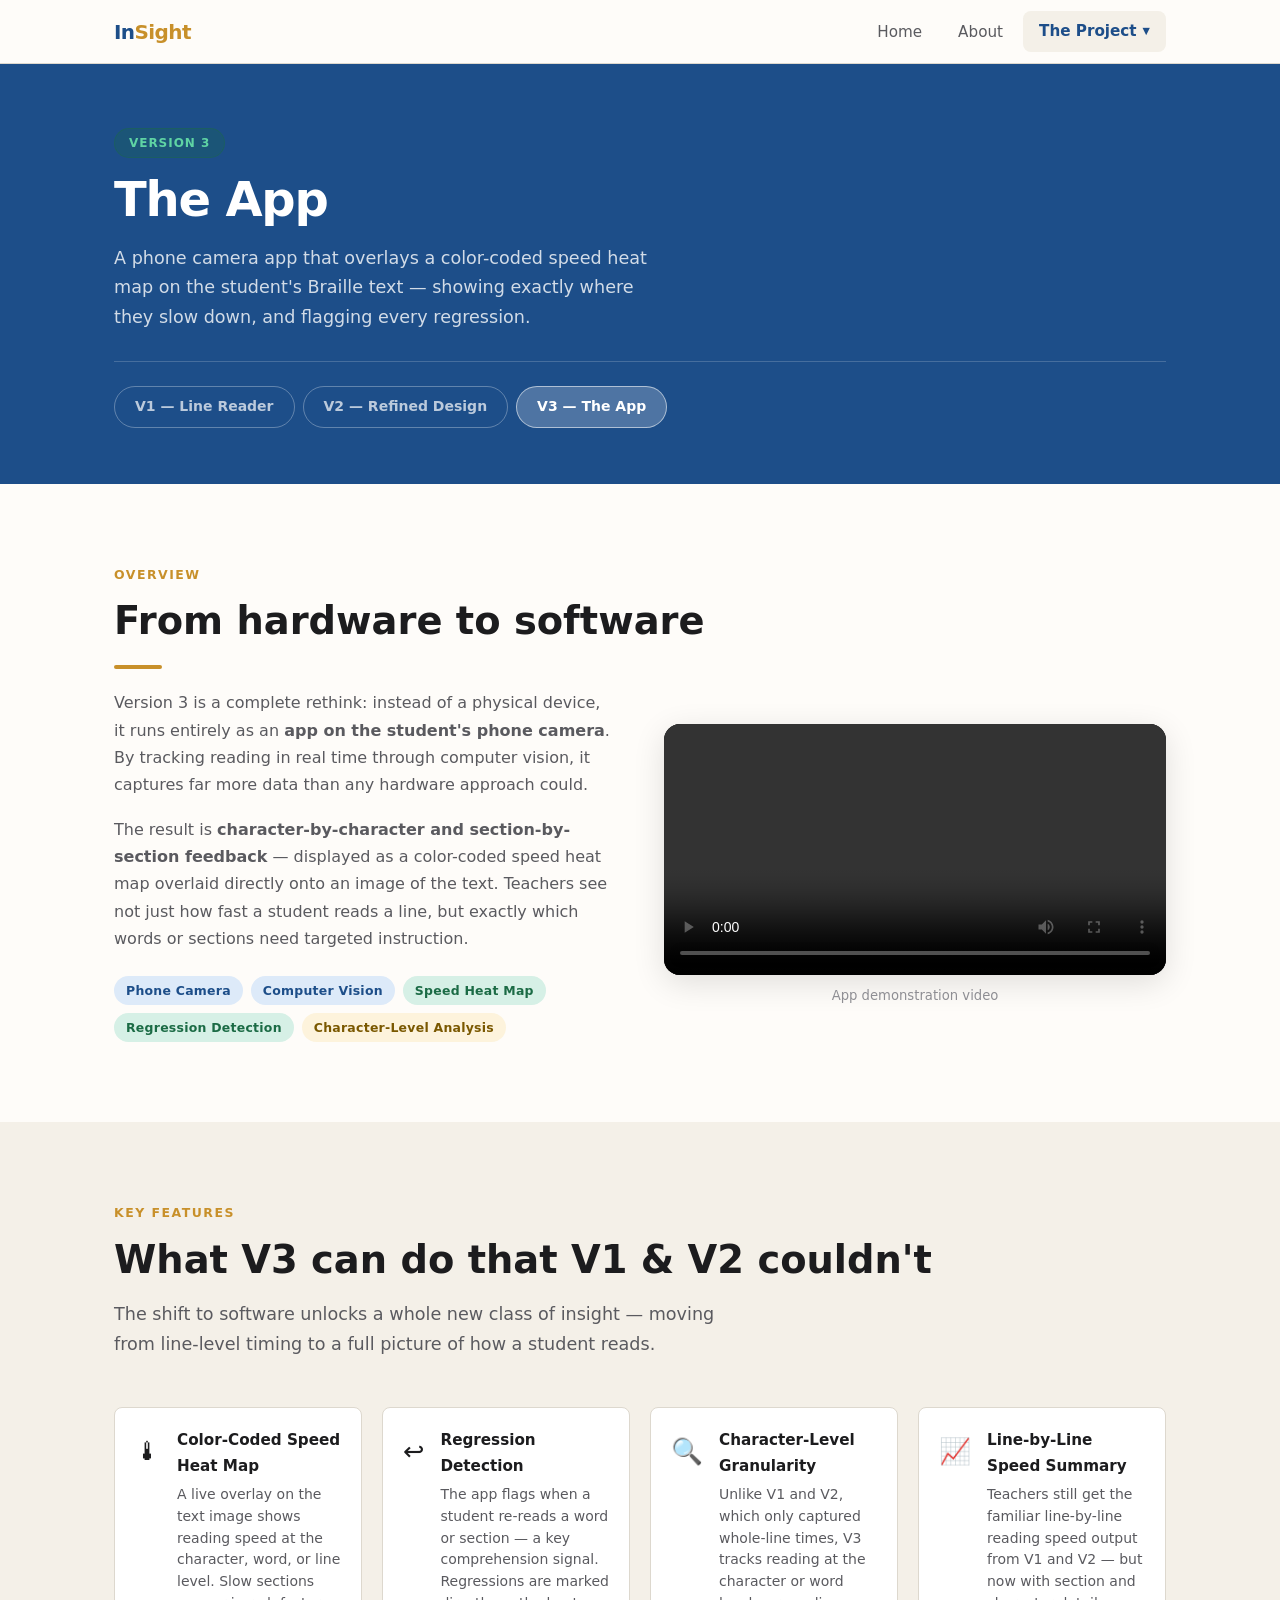
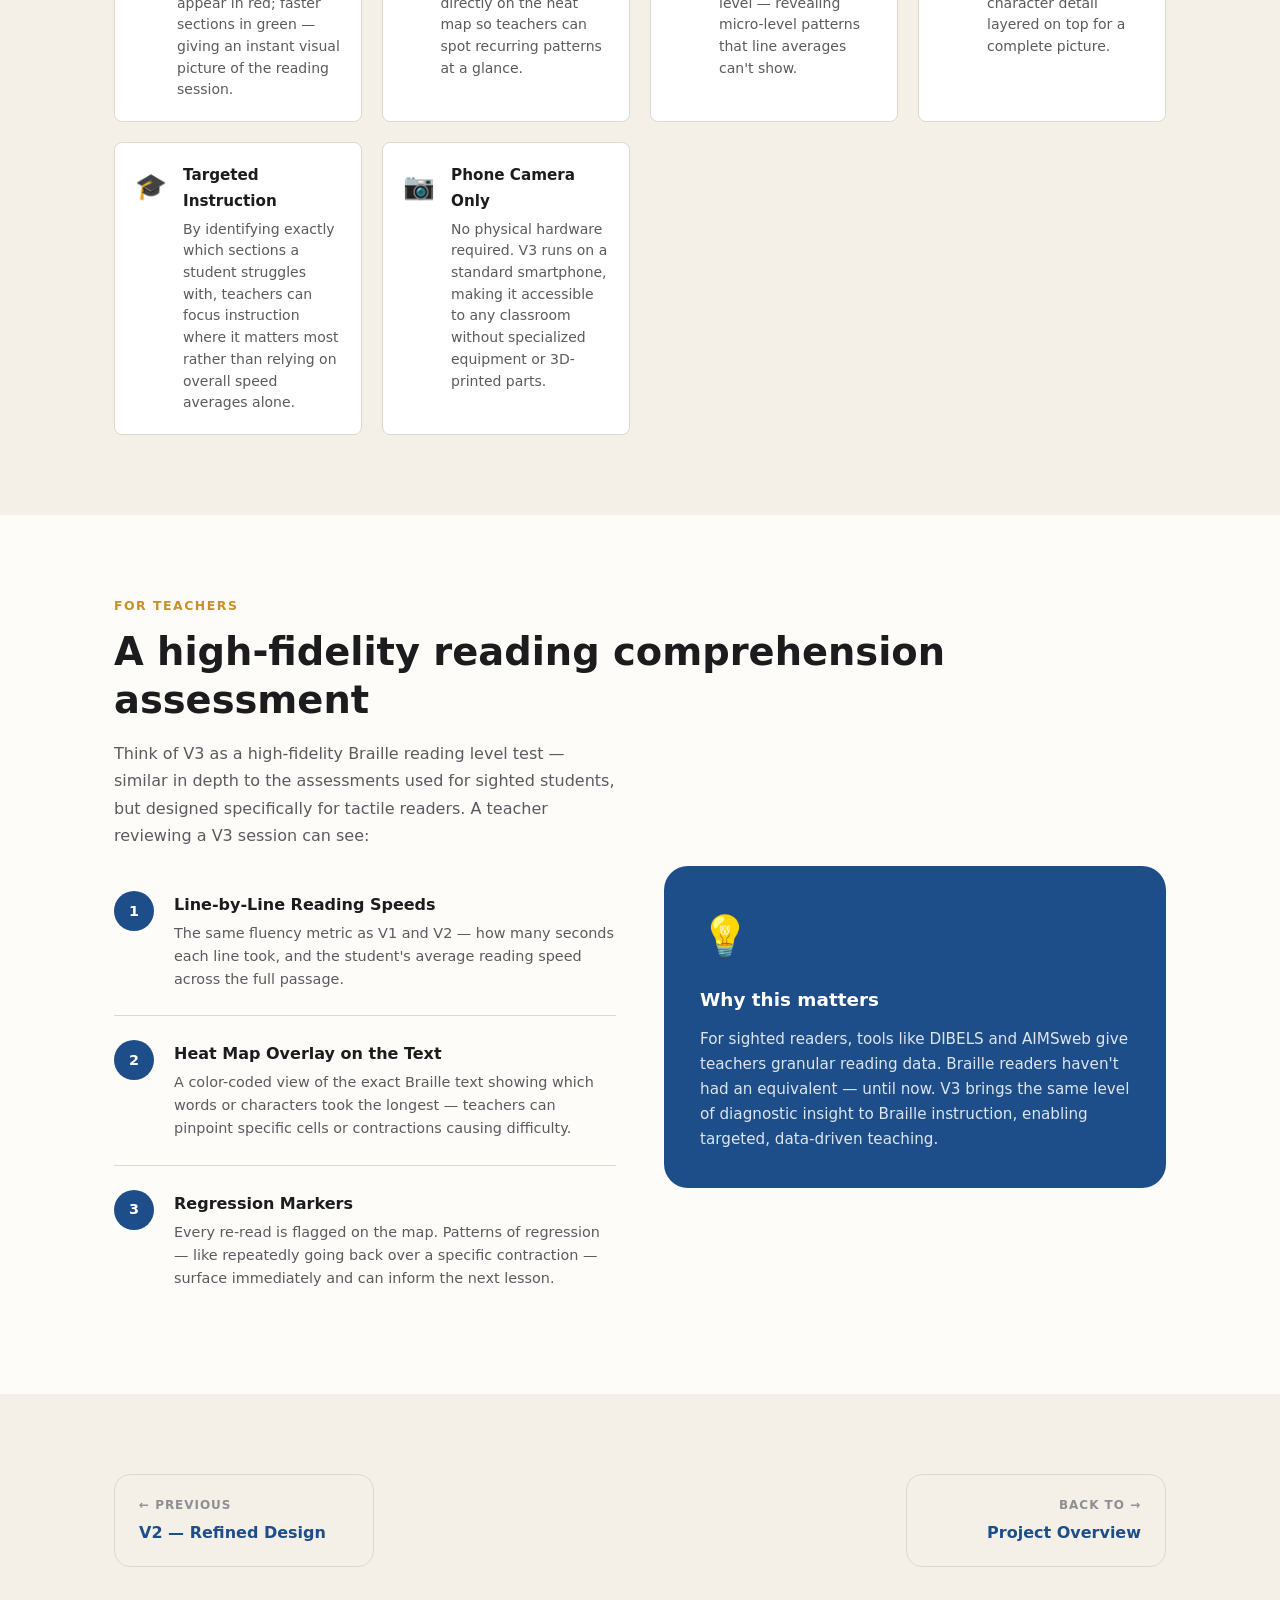
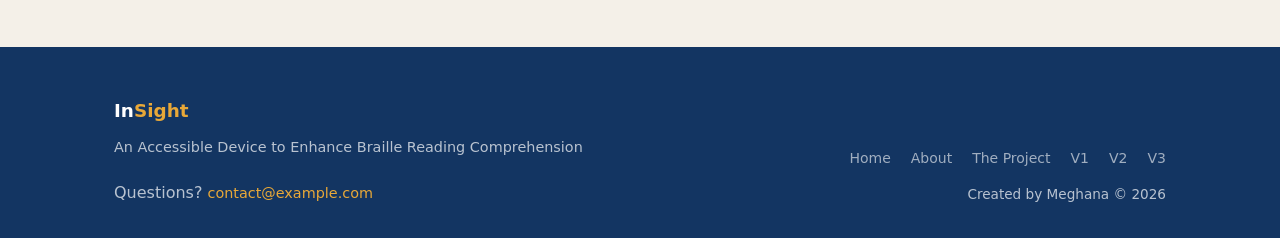
==== v3.html @ 89184428 "initial commit" ====
<!DOCTYPE html>
<html lang="en">
<head>
  <meta charset="UTF-8" />
  <meta name="viewport" content="width=device-width, initial-scale=1.0" />
  <title>Version 3: InSight App</title>
  <meta name="description" content="InSight V3 — a phone camera app with a color-coded speed heat map, regression detection, and character-level Braille reading analysis." />
  <link rel="stylesheet" href="styles.css" />
  <style>
    .reveal {
      opacity: 0;
      transform: translateY(24px);
      transition: opacity 0.55s ease, transform 0.55s ease;
    }
    .reveal.visible {
      opacity: 1;
      transform: none;
    }
    .anchor {
      scroll-margin-top: calc(var(--nav-height) + 16px);
    }
  </style>
</head>
<body>

  <!-- ── Navbar ──────────────────────────────────────── -->
  <nav class="navbar" role="navigation" aria-label="Main navigation">
    <div class="navbar__inner">
      <a href="index.html" class="navbar__logo">In<span>Sight</span></a>
      <ul class="navbar__links" role="list">
        <li><a href="index.html">Home</a></li>
        <li><a href="about.html">About</a></li>
        <li class="nav-dropdown">
          <a href="project.html" class="nav-dropdown__toggle">The Project <span class="nav-dropdown__arrow">&#9660;</span></a>
          <ul class="nav-dropdown__menu" role="list">
            <li><a href="project.html">Overview</a></li>
            <li><a href="v1.html">Version 1</a></li>
            <li><a href="v2.html">Version 2</a></li>
            <li><a href="v3.html">Version 3</a></li>
          </ul>
        </li>
      </ul>
      <button class="navbar__toggle" aria-label="Toggle menu" aria-expanded="false">
        <span></span><span></span><span></span>
      </button>
    </div>
  </nav>

  <!-- ── Page Hero ───────────────────────────────────── -->
  <header class="page-hero">
    <div class="container">
      <div class="version-badge version-badge--v3">Version 3</div>
      <h1 class="page-hero__title">The App</h1>
      <p class="page-hero__subtitle">
        A phone camera app that overlays a color-coded speed heat map on the
        student's Braille text — showing exactly where they slow down, and
        flagging every regression.
      </p>
      <nav class="version-nav" aria-label="Version navigation">
        <a href="v1.html" class="version-nav__item">V1 — Line Reader</a>
        <a href="v2.html" class="version-nav__item">V2 — Refined Design</a>
        <span class="version-nav__item active">V3 — The App</span>
      </nav>
    </div>
  </header>

  <!-- ── Overview ────────────────────────────────────── -->
  <section class="section">
    <div class="container">
      <p class="section-label">Overview</p>
      <h2 class="section-title">From hardware to software</h2>
      <div class="divider"></div>

      <div class="two-col">
        <div>
          <p style="color:var(--color-text-secondary); margin-bottom:18px;">
            Version 3 is a complete rethink: instead of a physical device, it runs
            entirely as an <strong>app on the student's phone camera</strong>. By
            tracking reading in real time through computer vision, it captures
            far more data than any hardware approach could.
          </p>
          <p style="color:var(--color-text-secondary); margin-bottom:24px;">
            The result is <strong>character-by-character and section-by-section
            feedback</strong> — displayed as a color-coded speed heat map overlaid
            directly onto an image of the text. Teachers see not just how fast a
            student reads a line, but exactly which words or sections need targeted
            instruction.
          </p>
          <div class="tag-row">
            <span class="tag tag--blue">Phone Camera</span>
            <span class="tag tag--blue">Computer Vision</span>
            <span class="tag tag--green">Speed Heat Map</span>
            <span class="tag tag--green">Regression Detection</span>
            <span class="tag tag--amber">Character-Level Analysis</span>
          </div>
        </div>

        <div class="reveal">
          <div class="video-wrapper">
            <video controls>
              <source src="assets/App_Demo.MP4" type="video/mp4" />
              Your browser does not support embedded video.
              <a href="assets/App_Demo.MP4">Download the demo video</a>
            </video>
          </div>
          <p style="font-size:0.825rem; color:var(--color-text-muted); margin-top:10px; text-align:center;">
            App demonstration video
          </p>
        </div>
      </div>
    </div>
  </section>

  <!-- ── Key Features ─────────────────────────────────── -->
  <section class="section section--alt anchor" id="features">
    <div class="container">
      <p class="section-label">Key Features</p>
      <h2 class="section-title">What V3 can do that V1 &amp; V2 couldn't</h2>
      <p class="section-subtitle">
        The shift to software unlocks a whole new class of insight — moving from
        line-level timing to a full picture of how a student reads.
      </p>

      <div class="feature-list">
        <div class="feature-item reveal">
          <div class="feature-item__icon">&#127777;</div>
          <div>
            <div class="feature-item__title">Color-Coded Speed Heat Map</div>
            <p class="feature-item__body">
              A live overlay on the text image shows reading speed at the character,
              word, or line level. Slow sections appear in red; faster sections in
              green — giving an instant visual picture of the reading session.
            </p>
          </div>
        </div>

        <div class="feature-item reveal" style="transition-delay:0.1s;">
          <div class="feature-item__icon">&#8617;</div>
          <div>
            <div class="feature-item__title">Regression Detection</div>
            <p class="feature-item__body">
              The app flags when a student re-reads a word or section — a key
              comprehension signal. Regressions are marked directly on the heat
              map so teachers can spot recurring patterns at a glance.
            </p>
          </div>
        </div>

        <div class="feature-item reveal" style="transition-delay:0.2s;">
          <div class="feature-item__icon">&#128269;</div>
          <div>
            <div class="feature-item__title">Character-Level Granularity</div>
            <p class="feature-item__body">
              Unlike V1 and V2, which only captured whole-line times, V3 tracks
              reading at the character or word level — revealing micro-level
              patterns that line averages can't show.
            </p>
          </div>
        </div>

        <div class="feature-item reveal" style="transition-delay:0.3s;">
          <div class="feature-item__icon">&#128200;</div>
          <div>
            <div class="feature-item__title">Line-by-Line Speed Summary</div>
            <p class="feature-item__body">
              Teachers still get the familiar line-by-line reading speed output
              from V1 and V2 — but now with section and character detail layered
              on top for a complete picture.
            </p>
          </div>
        </div>

        <div class="feature-item reveal" style="transition-delay:0.4s;">
          <div class="feature-item__icon">&#127891;</div>
          <div>
            <div class="feature-item__title">Targeted Instruction</div>
            <p class="feature-item__body">
              By identifying exactly which sections a student struggles with,
              teachers can focus instruction where it matters most rather than
              relying on overall speed averages alone.
            </p>
          </div>
        </div>

        <div class="feature-item reveal" style="transition-delay:0.5s;">
          <div class="feature-item__icon">&#128247;</div>
          <div>
            <div class="feature-item__title">Phone Camera Only</div>
            <p class="feature-item__body">
              No physical hardware required. V3 runs on a standard smartphone,
              making it accessible to any classroom without specialized equipment
              or 3D-printed parts.
            </p>
          </div>
        </div>
      </div>
    </div>
  </section>

  <!-- ── For Teachers ──────────────────────────────────── -->
  <section class="section anchor" id="teachers">
    <div class="container">
      <p class="section-label">For Teachers</p>
      <h2 class="section-title">A high-fidelity reading comprehension assessment</h2>

      <div class="two-col">
        <div>
          <p style="color:var(--color-text-secondary); margin-bottom:18px;">
            Think of V3 as a high-fidelity Braille reading level test — similar in
            depth to the assessments used for sighted students, but designed
            specifically for tactile readers. A teacher reviewing a V3 session can see:
          </p>

          <div class="steps">
            <div class="step">
              <div class="step__number">1</div>
              <div class="step__content">
                <div class="step__title">Line-by-Line Reading Speeds</div>
                <div class="step__body">
                  The same fluency metric as V1 and V2 — how many seconds each
                  line took, and the student's average reading speed across the
                  full passage.
                </div>
              </div>
            </div>
            <div class="step">
              <div class="step__number">2</div>
              <div class="step__content">
                <div class="step__title">Heat Map Overlay on the Text</div>
                <div class="step__body">
                  A color-coded view of the exact Braille text showing which
                  words or characters took the longest — teachers can pinpoint
                  specific cells or contractions causing difficulty.
                </div>
              </div>
            </div>
            <div class="step">
              <div class="step__number">3</div>
              <div class="step__content">
                <div class="step__title">Regression Markers</div>
                <div class="step__body">
                  Every re-read is flagged on the map. Patterns of regression —
                  like repeatedly going back over a specific contraction — surface
                  immediately and can inform the next lesson.
                </div>
              </div>
            </div>
          </div>
        </div>

        <div class="reveal">
          <div class="callout" style="text-align:left; padding:36px;">
            <div class="callout__icon" style="text-align:left; margin-bottom:14px;">&#128161;</div>
            <h3 style="font-size:1.15rem; font-weight:700; color:#fff; margin-bottom:12px;">Why this matters</h3>
            <p style="color:rgba(255,255,255,0.85); font-size:0.95rem; line-height:1.65; margin-bottom:0;">
              For sighted readers, tools like DIBELS and AIMSweb give teachers
              granular reading data. Braille readers haven't had an equivalent —
              until now. V3 brings the same level of diagnostic insight to
              Braille instruction, enabling targeted, data-driven teaching.
            </p>
          </div>
        </div>
      </div>
    </div>
  </section>

  <!-- ── Version Pagination ──────────────────────────── -->
  <section class="section section--alt">
    <div class="container">
      <div class="version-pagination">
        <a href="v2.html" class="version-pagination__item">
          <span class="version-pagination__label">&#8592; Previous</span>
          <span class="version-pagination__title">V2 — Refined Design</span>
        </a>
        <a href="project.html" class="version-pagination__item version-pagination__item--next">
          <span class="version-pagination__label">Back to &#8594;</span>
          <span class="version-pagination__title">Project Overview</span>
        </a>
      </div>
    </div>
  </section>

  <!-- ── Footer ──────────────────────────────────────── -->
  <footer class="footer">
    <div class="footer__inner">
      <div>
        <div class="footer__logo">In<span>Sight</span></div>
        <p class="footer__tagline">An Accessible Device to Enhance Braille Reading Comprehension</p>
        <p class="footer__contact">
          Questions? <a href="mailto:contact@example.com">contact@example.com</a>
        </p>
      </div>
      <div class="footer__meta">
        <nav class="footer__nav" aria-label="Footer navigation">
          <a href="index.html">Home</a>
          <a href="about.html">About</a>
          <a href="project.html">The Project</a>
          <a href="v1.html">V1</a>
          <a href="v2.html">V2</a>
          <a href="v3.html">V3</a>
        </nav>
        <p>Created by Meghana &copy; 2026</p>
      </div>
    </div>
  </footer>

  <script src="main.js"></script>
</body>
</html>
---- styles.css ----
/* ── CSS Custom Properties ─────────────────────────────── */
:root {
  --color-primary:          #1D4E89;
  --color-primary-light:    #2E6AB5;
  --color-primary-dark:     #133562;
  --color-accent:           #C8902A;
  --color-accent-light:     #E8A838;
  --color-bg:               #FEFCF9;
  --color-surface:          #F4F0E8;
  --color-surface-2:        #EDE8DE;
  --color-border:           #DDD8CE;
  --color-text:             #1C1C1E;
  --color-text-secondary:   #5A5A5F;
  --color-text-muted:       #8E8E93;
  --color-white:            #FFFFFF;
  --color-placeholder-bg:   #E8EFF7;
  --color-placeholder-border:#A8C4E0;

  --font-sans:  'Segoe UI', system-ui, -apple-system, sans-serif;
  --font-serif: Georgia, 'Times New Roman', serif;

  --radius-sm:  4px;
  --radius-md:  8px;
  --radius-lg:  16px;
  --radius-xl:  24px;

  --shadow-sm:  0 1px 3px rgba(0,0,0,0.08);
  --shadow-md:  0 4px 16px rgba(0,0,0,0.10);
  --shadow-lg:  0 8px 32px rgba(0,0,0,0.12);

  --max-width:  1100px;
  --nav-height: 64px;

  --transition: 0.2s ease;
}

/* ── Reset & Base ──────────────────────────────────────── */
*, *::before, *::after { box-sizing: border-box; margin: 0; padding: 0; }

html { scroll-behavior: smooth; font-size: 16px; }

body {
  font-family: var(--font-sans);
  background: var(--color-bg);
  color: var(--color-text);
  line-height: 1.7;
  -webkit-font-smoothing: antialiased;
}

img { max-width: 100%; height: auto; display: block; }
a  { color: var(--color-primary); text-decoration: none; }
a:hover { text-decoration: underline; }

/* ── Utility ───────────────────────────────────────────── */
.container {
  max-width: var(--max-width);
  margin: 0 auto;
  padding: 0 24px;
}

.section {
  padding: 80px 0;
}

.section--alt {
  background: var(--color-surface);
}

.section-label {
  font-size: 0.78rem;
  font-weight: 700;
  letter-spacing: 0.12em;
  text-transform: uppercase;
  color: var(--color-accent);
  margin-bottom: 12px;
}

.section-title {
  font-size: clamp(1.6rem, 3vw, 2.4rem);
  font-weight: 700;
  color: var(--color-text);
  line-height: 1.25;
  margin-bottom: 16px;
}

.section-subtitle {
  font-size: 1.1rem;
  color: var(--color-text-secondary);
  max-width: 640px;
  margin-bottom: 48px;
}

/* ── Buttons ───────────────────────────────────────────── */
.btn {
  display: inline-flex;
  align-items: center;
  gap: 8px;
  padding: 13px 28px;
  border-radius: var(--radius-md);
  font-weight: 600;
  font-size: 1rem;
  cursor: pointer;
  border: 2px solid transparent;
  transition: all var(--transition);
  text-decoration: none;
}

.btn:hover { text-decoration: none; }

.btn-primary {
  background: var(--color-primary);
  color: var(--color-white);
}
.btn-primary:hover {
  background: var(--color-primary-light);
  transform: translateY(-1px);
  box-shadow: var(--shadow-md);
}

.btn-outline {
  background: transparent;
  color: var(--color-primary);
  border-color: var(--color-primary);
}
.btn-outline:hover {
  background: var(--color-primary);
  color: var(--color-white);
  transform: translateY(-1px);
}

.btn-accent {
  background: var(--color-accent);
  color: var(--color-white);
}
.btn-accent:hover {
  background: var(--color-accent-light);
  transform: translateY(-1px);
  box-shadow: var(--shadow-md);
}

/* ── Navbar ────────────────────────────────────────────── */
.navbar {
  position: sticky;
  top: 0;
  z-index: 100;
  height: var(--nav-height);
  background: rgba(254, 252, 249, 0.95);
  backdrop-filter: blur(12px);
  border-bottom: 1px solid var(--color-border);
  display: flex;
  align-items: center;
}

.navbar__inner {
  max-width: var(--max-width);
  margin: 0 auto;
  padding: 0 24px;
  width: 100%;
  display: flex;
  align-items: center;
  justify-content: space-between;
}

.navbar__logo {
  font-weight: 800;
  font-size: 1.25rem;
  color: var(--color-primary);
  letter-spacing: -0.03em;
  text-decoration: none;
}
.navbar__logo span {
  color: var(--color-accent);
}
.navbar__logo:hover { text-decoration: none; }

.navbar__links {
  display: flex;
  align-items: center;
  gap: 4px;
  list-style: none;
}

.navbar__links a {
  padding: 8px 16px;
  border-radius: var(--radius-md);
  font-weight: 500;
  color: var(--color-text-secondary);
  transition: all var(--transition);
  font-size: 0.95rem;
  text-decoration: none;
}

.navbar__links a:hover {
  color: var(--color-primary);
  background: var(--color-surface);
  text-decoration: none;
}

.navbar__links a.active {
  color: var(--color-primary);
  background: var(--color-surface);
  font-weight: 600;
}

.navbar__toggle {
  display: none;
  flex-direction: column;
  gap: 5px;
  cursor: pointer;
  background: none;
  border: none;
  padding: 8px;
  border-radius: var(--radius-sm);
}

.navbar__toggle span {
  display: block;
  width: 22px;
  height: 2px;
  background: var(--color-text);
  border-radius: 2px;
  transition: all var(--transition);
}

/* ── Footer ────────────────────────────────────────────── */
.footer {
  background: var(--color-primary-dark);
  color: rgba(255,255,255,0.7);
  padding: 48px 0 32px;
  margin-top: auto;
}

.footer__inner {
  max-width: var(--max-width);
  margin: 0 auto;
  padding: 0 24px;
  display: grid;
  grid-template-columns: 1fr auto;
  gap: 32px;
  align-items: end;
}

.footer__logo {
  font-weight: 800;
  font-size: 1.15rem;
  color: var(--color-white);
  margin-bottom: 8px;
}
.footer__logo span { color: var(--color-accent-light); }

.footer__tagline {
  font-size: 0.9rem;
  margin-bottom: 20px;
}

.footer__contact a {
  color: var(--color-accent-light);
  font-size: 0.9rem;
}
.footer__contact a:hover { color: var(--color-white); }

.footer__meta {
  text-align: right;
  font-size: 0.85rem;
}

.footer__nav {
  display: flex;
  gap: 20px;
  margin-bottom: 12px;
  justify-content: flex-end;
}
.footer__nav a {
  color: rgba(255,255,255,0.6);
  font-size: 0.875rem;
  transition: color var(--transition);
}
.footer__nav a:hover { color: var(--color-white); text-decoration: none; }

/* ── Placeholder blocks ────────────────────────────────── */
.placeholder {
  background: var(--color-placeholder-bg);
  border: 2px dashed var(--color-placeholder-border);
  border-radius: var(--radius-lg);
  display: flex;
  flex-direction: column;
  align-items: center;
  justify-content: center;
  text-align: center;
  gap: 12px;
  padding: 48px 24px;
  color: var(--color-primary);
}

.placeholder--image {
  min-height: 280px;
}

.placeholder--video {
  min-height: 360px;
}

.placeholder__icon {
  font-size: 2.5rem;
  opacity: 0.5;
}

.placeholder__label {
  font-weight: 700;
  font-size: 1rem;
  color: var(--color-primary);
}

.placeholder__hint {
  font-size: 0.875rem;
  color: var(--color-text-muted);
}

/* ── Card ──────────────────────────────────────────────── */
.card {
  background: var(--color-white);
  border: 1px solid var(--color-border);
  border-radius: var(--radius-lg);
  padding: 32px;
  box-shadow: var(--shadow-sm);
  transition: box-shadow var(--transition);
}

.card:hover {
  box-shadow: var(--shadow-md);
}

.card__icon {
  font-size: 2rem;
  margin-bottom: 16px;
}

.card__title {
  font-size: 1.15rem;
  font-weight: 700;
  color: var(--color-text);
  margin-bottom: 8px;
}

.card__body {
  color: var(--color-text-secondary);
  font-size: 0.95rem;
  line-height: 1.65;
}

/* ── Stat block ────────────────────────────────────────── */
.stats-grid {
  display: grid;
  grid-template-columns: repeat(auto-fit, minmax(180px, 1fr));
  gap: 24px;
  margin-top: 48px;
}

.stat {
  text-align: center;
  padding: 32px 20px;
  background: var(--color-white);
  border-radius: var(--radius-lg);
  border: 1px solid var(--color-border);
}

.stat__number {
  font-size: 2.2rem;
  font-weight: 800;
  color: var(--color-primary);
  line-height: 1;
  margin-bottom: 8px;
}

.stat__label {
  font-size: 0.875rem;
  color: var(--color-text-secondary);
  line-height: 1.4;
}

/* ── Divider ───────────────────────────────────────────── */
.divider {
  width: 48px;
  height: 4px;
  background: var(--color-accent);
  border-radius: 2px;
  margin: 20px 0;
}

/* ── Two-column grid ───────────────────────────────────── */
.two-col {
  display: grid;
  grid-template-columns: 1fr 1fr;
  gap: 48px;
  align-items: center;
}

.two-col--reverse {
  direction: rtl;
}
.two-col--reverse > * { direction: ltr; }

/* ── Citation / Quote ──────────────────────────────────── */
.quote-block {
  border-left: 4px solid var(--color-accent);
  padding: 20px 28px;
  background: var(--color-surface);
  border-radius: 0 var(--radius-md) var(--radius-md) 0;
  margin: 32px 0;
}

.quote-block p {
  font-style: italic;
  color: var(--color-text-secondary);
  font-size: 1.05rem;
  margin-bottom: 8px;
}

.quote-block cite {
  font-size: 0.825rem;
  color: var(--color-text-muted);
  font-style: normal;
  font-weight: 600;
}

/* ── Research finding cards ────────────────────────────── */
.findings-grid {
  display: grid;
  grid-template-columns: repeat(auto-fit, minmax(240px, 1fr));
  gap: 24px;
  margin-top: 40px;
}

.finding {
  background: var(--color-white);
  border: 1px solid var(--color-border);
  border-radius: var(--radius-lg);
  padding: 28px;
  border-top: 4px solid var(--color-primary);
}

.finding__heading {
  font-weight: 700;
  font-size: 0.95rem;
  color: var(--color-primary);
  margin-bottom: 10px;
  line-height: 1.35;
}

.finding__body {
  font-size: 0.9rem;
  color: var(--color-text-secondary);
  line-height: 1.6;
}

.finding__cite {
  display: block;
  margin-top: 10px;
  font-size: 0.78rem;
  color: var(--color-text-muted);
  font-style: italic;
}

/* ── Process steps ─────────────────────────────────────── */
.steps {
  counter-reset: step;
  display: flex;
  flex-direction: column;
  gap: 0;
}

.step {
  display: flex;
  gap: 20px;
  padding: 24px 0;
  border-bottom: 1px solid var(--color-border);
}
.step:last-child { border-bottom: none; }

.step__number {
  counter-increment: step;
  flex-shrink: 0;
  width: 40px;
  height: 40px;
  border-radius: 50%;
  background: var(--color-primary);
  color: var(--color-white);
  font-weight: 700;
  font-size: 0.9rem;
  display: flex;
  align-items: center;
  justify-content: center;
}

.step__content {}
.step__title {
  font-weight: 700;
  font-size: 1rem;
  color: var(--color-text);
  margin-bottom: 4px;
}
.step__body {
  font-size: 0.9rem;
  color: var(--color-text-secondary);
  line-height: 1.6;
}

/* ── Tag / Badge ───────────────────────────────────────── */
.tag {
  display: inline-block;
  padding: 4px 12px;
  border-radius: 99px;
  font-size: 0.78rem;
  font-weight: 600;
  letter-spacing: 0.02em;
}
.tag--blue   { background: #DDEAF9; color: var(--color-primary); }
.tag--amber  { background: #FDF3DC; color: #7A5800; }
.tag--green  { background: #D6F0E6; color: #1B6B45; }

.tag-row {
  display: flex;
  flex-wrap: wrap;
  gap: 8px;
  margin-top: 16px;
}

/* ── Media grid ────────────────────────────────────────── */
.media-grid {
  display: grid;
  grid-template-columns: 1fr 1fr;
  gap: 24px;
  margin-top: 32px;
}

/* ── Hero (Home) ───────────────────────────────────────── */
.hero {
  background: linear-gradient(135deg, var(--color-primary-dark) 0%, var(--color-primary) 60%, #2E6AB5 100%);
  color: var(--color-white);
  padding: 100px 0 80px;
  position: relative;
  overflow: hidden;
}

.hero::before {
  content: '';
  position: absolute;
  inset: 0;
  background: url("data:image/svg+xml,%3Csvg width='60' height='60' viewBox='0 0 60 60' xmlns='http://www.w3.org/2000/svg'%3E%3Cg fill='none' fill-rule='evenodd'%3E%3Cg fill='%23ffffff' fill-opacity='0.04'%3E%3Ccircle cx='10' cy='10' r='4'/%3E%3Ccircle cx='30' cy='10' r='4'/%3E%3Ccircle cx='50' cy='10' r='4'/%3E%3Ccircle cx='10' cy='30' r='4'/%3E%3Ccircle cx='30' cy='30' r='4'/%3E%3Ccircle cx='50' cy='30' r='4'/%3E%3Ccircle cx='10' cy='50' r='4'/%3E%3Ccircle cx='30' cy='50' r='4'/%3E%3Ccircle cx='50' cy='50' r='4'/%3E%3C/g%3E%3C/g%3E%3C/svg%3E");
}

.hero__inner {
  position: relative;
  max-width: var(--max-width);
  margin: 0 auto;
  padding: 0 24px;
}

.hero__eyebrow {
  font-size: 0.8rem;
  font-weight: 700;
  letter-spacing: 0.15em;
  text-transform: uppercase;
  color: var(--color-accent-light);
  margin-bottom: 20px;
}

.hero__title {
  font-size: clamp(2.5rem, 6vw, 4.5rem);
  font-weight: 800;
  line-height: 1.1;
  letter-spacing: -0.03em;
  margin-bottom: 24px;
  max-width: 720px;
}

.hero__title em {
  font-style: normal;
  color: var(--color-accent-light);
}

.hero__description {
  font-size: 1.2rem;
  line-height: 1.65;
  color: rgba(255,255,255,0.85);
  max-width: 600px;
  margin-bottom: 40px;
}

.hero__actions {
  display: flex;
  gap: 16px;
  flex-wrap: wrap;
}

.hero__scroll {
  margin-top: 64px;
  display: flex;
  align-items: center;
  gap: 10px;
  color: rgba(255,255,255,0.5);
  font-size: 0.825rem;
}

.hero__scroll-line {
  width: 32px;
  height: 1px;
  background: rgba(255,255,255,0.3);
}

/* ── Page hero (inner pages) ───────────────────────────── */
.page-hero {
  background: var(--color-primary);
  color: var(--color-white);
  padding: 64px 0 56px;
}

.page-hero__label {
  font-size: 0.78rem;
  font-weight: 700;
  letter-spacing: 0.15em;
  text-transform: uppercase;
  color: var(--color-accent-light);
  margin-bottom: 12px;
}

.page-hero__title {
  font-size: clamp(1.8rem, 4vw, 3rem);
  font-weight: 800;
  letter-spacing: -0.025em;
  line-height: 1.15;
  margin-bottom: 16px;
}

.page-hero__subtitle {
  font-size: 1.1rem;
  color: rgba(255,255,255,0.8);
  max-width: 560px;
}

/* ── Intro section (Home) ──────────────────────────────── */
.intro-grid {
  display: grid;
  grid-template-columns: repeat(auto-fit, minmax(260px, 1fr));
  gap: 24px;
  margin-top: 48px;
}

/* ── Conclusion callout ─────────────────────────────────── */
.callout {
  background: var(--color-primary);
  color: var(--color-white);
  border-radius: var(--radius-xl);
  padding: 48px;
  text-align: center;
}

.callout__icon { font-size: 2.5rem; margin-bottom: 16px; }
.callout__title {
  font-size: 1.4rem;
  font-weight: 700;
  margin-bottom: 12px;
}
.callout__body {
  font-size: 1rem;
  color: rgba(255,255,255,0.85);
  max-width: 520px;
  margin: 0 auto 28px;
}

/* ── Spec table ─────────────────────────────────────────── */
.spec-table {
  width: 100%;
  border-collapse: collapse;
  font-size: 0.9rem;
}

.spec-table th, .spec-table td {
  padding: 12px 16px;
  text-align: left;
  border-bottom: 1px solid var(--color-border);
}

.spec-table th {
  font-weight: 700;
  color: var(--color-text);
  background: var(--color-surface);
  font-size: 0.825rem;
  letter-spacing: 0.04em;
  text-transform: uppercase;
}

.spec-table td:first-child {
  font-weight: 600;
  color: var(--color-text);
  width: 40%;
}

.spec-table td:last-child {
  color: var(--color-text-secondary);
}

/* ── Animations ─────────────────────────────────────────── */
@keyframes fadeUp {
  from { opacity: 0; transform: translateY(20px); }
  to   { opacity: 1; transform: translateY(0); }
}

.fade-up {
  opacity: 0;
  animation: fadeUp 0.5s ease forwards;
}

.fade-up--delay-1 { animation-delay: 0.1s; }
.fade-up--delay-2 { animation-delay: 0.2s; }
.fade-up--delay-3 { animation-delay: 0.3s; }

/* ── Nav Dropdown ──────────────────────────────────────── */
.nav-dropdown {
  position: relative;
}

.nav-dropdown__toggle {
  display: flex !important;
  align-items: center;
  gap: 4px;
  cursor: pointer;
}

.nav-dropdown__arrow {
  font-size: 0.6rem;
  transition: transform var(--transition);
  margin-left: 2px;
  display: inline-block;
}

.nav-dropdown:hover .nav-dropdown__arrow,
.nav-dropdown.open .nav-dropdown__arrow {
  transform: rotate(180deg);
}

.nav-dropdown__menu {
  display: none;
  position: absolute;
  top: calc(100% + 8px);
  left: 50%;
  transform: translateX(-50%);
  background: var(--color-white);
  border: 1px solid var(--color-border);
  border-radius: var(--radius-md);
  box-shadow: var(--shadow-md);
  min-width: 175px;
  padding: 6px 0;
  list-style: none;
  z-index: 200;
}

.nav-dropdown:hover .nav-dropdown__menu,
.nav-dropdown.open .nav-dropdown__menu {
  display: block;
}

.nav-dropdown__menu li { list-style: none; }

.navbar__links .nav-dropdown__menu a {
  padding: 10px 20px;
  border-radius: 0;
  font-size: 0.875rem;
  display: block;
  width: 100%;
}

.navbar__links .nav-dropdown__menu a:hover {
  background: var(--color-surface);
}

/* ── Version nav tabs ───────────────────────────────────── */
.version-nav {
  display: flex;
  gap: 8px;
  flex-wrap: wrap;
  margin-top: 28px;
  padding-top: 24px;
  border-top: 1px solid rgba(255,255,255,0.18);
}

.version-nav__item {
  padding: 8px 20px;
  border-radius: 99px;
  font-size: 0.875rem;
  font-weight: 600;
  border: 1px solid rgba(255,255,255,0.3);
  color: rgba(255,255,255,0.7);
  text-decoration: none;
  transition: all var(--transition);
}

.version-nav__item:hover {
  background: rgba(255,255,255,0.15);
  color: #fff;
  text-decoration: none;
}

.version-nav__item.active {
  background: rgba(255,255,255,0.22);
  color: #fff;
  border-color: rgba(255,255,255,0.55);
}

/* ── Version badge ──────────────────────────────────────── */
.version-badge {
  display: inline-flex;
  align-items: center;
  gap: 6px;
  padding: 4px 14px;
  border-radius: 99px;
  font-size: 0.75rem;
  font-weight: 700;
  letter-spacing: 0.08em;
  text-transform: uppercase;
  margin-bottom: 14px;
}

.version-badge--v1 {
  background: rgba(200,144,42,0.25);
  color: var(--color-accent-light);
  border: 1px solid rgba(200,144,42,0.4);
}

.version-badge--v2 {
  background: rgba(46,106,181,0.25);
  color: #7BB8FF;
  border: 1px solid rgba(46,106,181,0.4);
}

.version-badge--v3 {
  background: rgba(27,107,69,0.25);
  color: #5FD4A4;
  border: 1px solid rgba(27,107,69,0.4);
}

/* ── Version cards (project overview) ───────────────────── */
.version-cards {
  display: grid;
  grid-template-columns: repeat(auto-fit, minmax(300px, 1fr));
  gap: 28px;
  margin-top: 48px;
}

.version-card {
  background: var(--color-white);
  border: 1px solid var(--color-border);
  border-radius: var(--radius-lg);
  overflow: hidden;
  box-shadow: var(--shadow-sm);
  transition: box-shadow var(--transition), transform var(--transition);
}

.version-card:hover {
  box-shadow: var(--shadow-md);
  transform: translateY(-3px);
}

.version-card__num {
  font-size: 0.75rem;
  font-weight: 700;
  letter-spacing: 0.1em;
  text-transform: uppercase;
  color: var(--color-text-muted);
  margin-bottom: 6px;
}

.version-card__title {
  font-size: 1.3rem;
  font-weight: 700;
  color: var(--color-text);
  margin-bottom: 0;
}

.version-card__header {
  padding: 24px 28px 0;
}

.version-card__body {
  padding: 14px 28px 20px;
  font-size: 0.9rem;
  color: var(--color-text-secondary);
  line-height: 1.65;
}

.version-card__footer {
  padding: 0 28px 28px;
  display: flex;
  gap: 8px;
  flex-wrap: wrap;
  align-items: center;
  justify-content: space-between;
}

.version-card__img {
  width: 100%;
  height: 200px;
  object-fit: cover;
  display: block;
}

/* ── Version prev/next navigation ───────────────────────── */
.version-pagination {
  display: flex;
  justify-content: space-between;
  gap: 16px;
  margin-top: 0;
}

.version-pagination__item {
  flex: 1;
  max-width: 260px;
  display: flex;
  flex-direction: column;
  gap: 4px;
  padding: 20px 24px;
  border: 1px solid var(--color-border);
  border-radius: var(--radius-lg);
  text-decoration: none;
  transition: all var(--transition);
  color: var(--color-text);
}

.version-pagination__item:hover {
  background: var(--color-surface);
  border-color: var(--color-primary);
  box-shadow: var(--shadow-sm);
  text-decoration: none;
  color: var(--color-text);
}

.version-pagination__item--next {
  margin-left: auto;
  text-align: right;
}

.version-pagination__label {
  font-size: 0.75rem;
  font-weight: 700;
  letter-spacing: 0.08em;
  text-transform: uppercase;
  color: var(--color-text-muted);
}

.version-pagination__title {
  font-size: 1rem;
  font-weight: 700;
  color: var(--color-primary);
}

/* ── Video embed ────────────────────────────────────────── */
.video-wrapper {
  border-radius: var(--radius-lg);
  overflow: hidden;
  box-shadow: var(--shadow-lg);
  background: #000;
  width: 100%;
}

.video-wrapper video {
  width: 100%;
  display: block;
}

/* ── PDF embed ──────────────────────────────────────────── */
.pdf-wrapper {
  border-radius: var(--radius-lg);
  overflow: hidden;
  box-shadow: var(--shadow-md);
  border: 1px solid var(--color-border);
}

.pdf-wrapper iframe {
  display: block;
  width: 100%;
  height: 480px;
  border: none;
}

/* ── Insight callout (key learnings) ────────────────────── */
.insight-box {
  background: linear-gradient(135deg, #EEF4FF 0%, #F0F7FF 100%);
  border: 1px solid #C0D8F8;
  border-left: 4px solid var(--color-primary);
  border-radius: 0 var(--radius-md) var(--radius-md) 0;
  padding: 24px 28px;
  margin-bottom: 20px;
}

.insight-box__label {
  font-size: 0.72rem;
  font-weight: 700;
  letter-spacing: 0.12em;
  text-transform: uppercase;
  color: var(--color-primary);
  margin-bottom: 8px;
}

.insight-box__body {
  font-size: 0.95rem;
  color: var(--color-text-secondary);
  line-height: 1.65;
}

/* ── Feature list (V3) ──────────────────────────────────── */
.feature-list {
  display: grid;
  grid-template-columns: repeat(auto-fit, minmax(240px, 1fr));
  gap: 20px;
  margin-top: 36px;
}

.feature-item {
  display: flex;
  gap: 16px;
  padding: 20px;
  background: var(--color-white);
  border: 1px solid var(--color-border);
  border-radius: var(--radius-md);
}

.feature-item__icon {
  font-size: 1.6rem;
  flex-shrink: 0;
  margin-top: 2px;
}

.feature-item__title {
  font-weight: 700;
  font-size: 0.95rem;
  color: var(--color-text);
  margin-bottom: 4px;
}

.feature-item__body {
  font-size: 0.875rem;
  color: var(--color-text-secondary);
  line-height: 1.55;
}

/* ── Design timeline (project overview) ─────────────────── */
.timeline {
  position: relative;
  padding-left: 32px;
  margin: 40px 0;
}

.timeline::before {
  content: '';
  position: absolute;
  left: 8px;
  top: 8px;
  bottom: 8px;
  width: 2px;
  background: var(--color-border);
}

.timeline__item {
  position: relative;
  margin-bottom: 36px;
}

.timeline__item:last-child { margin-bottom: 0; }

.timeline__item::before {
  content: '';
  position: absolute;
  left: -28px;
  top: 6px;
  width: 12px;
  height: 12px;
  border-radius: 50%;
  background: var(--color-primary);
  border: 2px solid var(--color-bg);
  box-shadow: 0 0 0 2px var(--color-primary);
}

.timeline__label {
  font-size: 0.72rem;
  font-weight: 700;
  letter-spacing: 0.1em;
  text-transform: uppercase;
  color: var(--color-accent);
  margin-bottom: 4px;
}

.timeline__title {
  font-size: 1.05rem;
  font-weight: 700;
  color: var(--color-text);
  margin-bottom: 6px;
}

.timeline__body {
  font-size: 0.9rem;
  color: var(--color-text-secondary);
  line-height: 1.6;
}

/* ── Responsive ─────────────────────────────────────────── */
@media (max-width: 768px) {
  .section { padding: 56px 0; }

  .navbar__links {
    display: none;
    position: absolute;
    top: var(--nav-height);
    left: 0;
    right: 0;
    flex-direction: column;
    gap: 0;
    background: var(--color-bg);
    border-bottom: 1px solid var(--color-border);
    padding: 8px 0;
    box-shadow: var(--shadow-md);
  }

  .navbar__links.open { display: flex; }

  .navbar__links a {
    border-radius: 0;
    padding: 14px 24px;
    font-size: 1rem;
    width: 100%;
  }

  .navbar__toggle { display: flex; }

  .two-col {
    grid-template-columns: 1fr;
    gap: 32px;
  }

  .two-col--reverse { direction: ltr; }

  .media-grid {
    grid-template-columns: 1fr;
  }

  .footer__inner {
    grid-template-columns: 1fr;
    gap: 24px;
  }

  .footer__meta { text-align: left; }
  .footer__nav  { justify-content: flex-start; }

  .hero { padding: 72px 0 56px; }

  .callout { padding: 36px 24px; }

  .hero__actions { flex-direction: column; align-items: flex-start; }

  .nav-dropdown__menu {
    position: static;
    transform: none;
    box-shadow: none;
    border: none;
    border-radius: 0;
    background: var(--color-surface-2);
    padding: 0;
    min-width: auto;
  }

  .navbar__links .nav-dropdown__menu a {
    padding: 12px 40px;
    font-size: 0.95rem;
  }

  .version-pagination {
    flex-direction: column;
  }

  .version-pagination__item {
    max-width: none;
  }

  .version-pagination__item--next {
    text-align: left;
    margin-left: 0;
  }

  .version-cards {
    grid-template-columns: 1fr;
  }
}

@media (max-width: 480px) {
  .container { padding: 0 16px; }
  .hero__inner { padding: 0 16px; }
  .page-hero { padding: 48px 0 40px; }
}
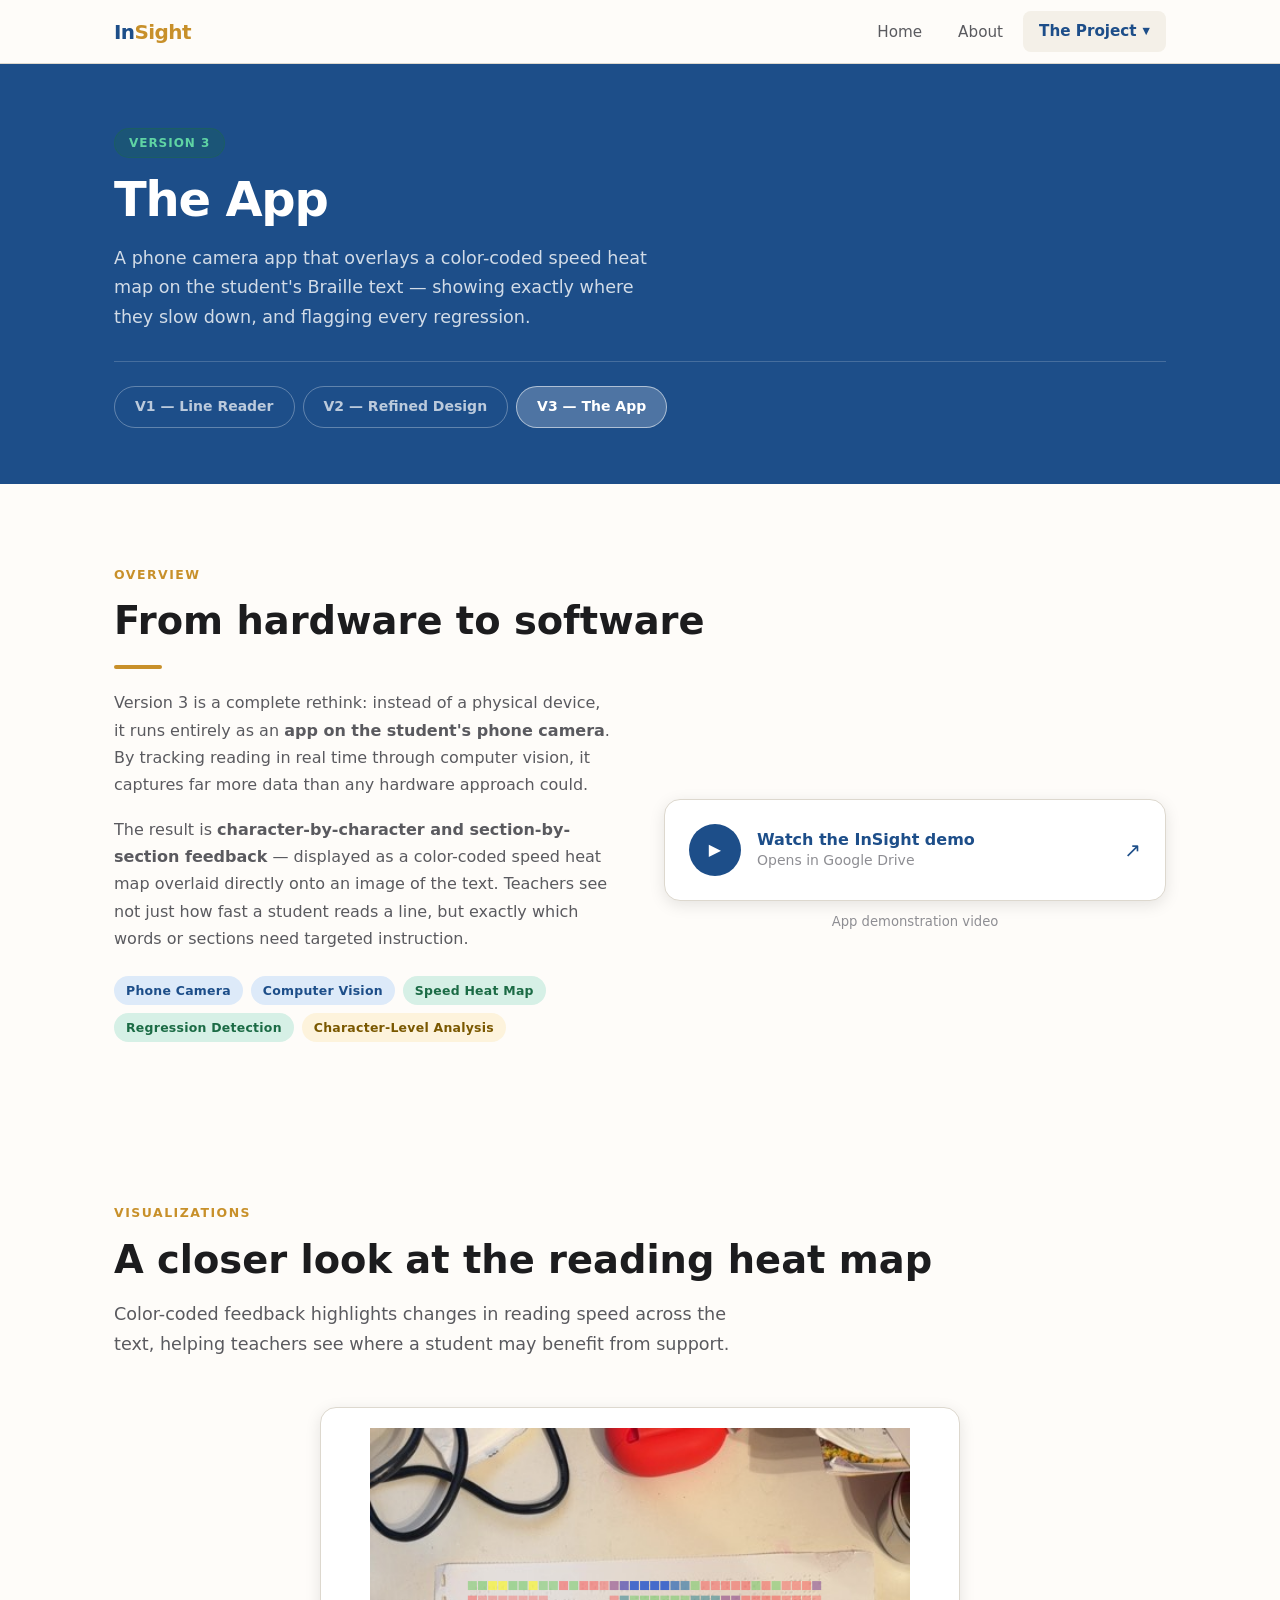
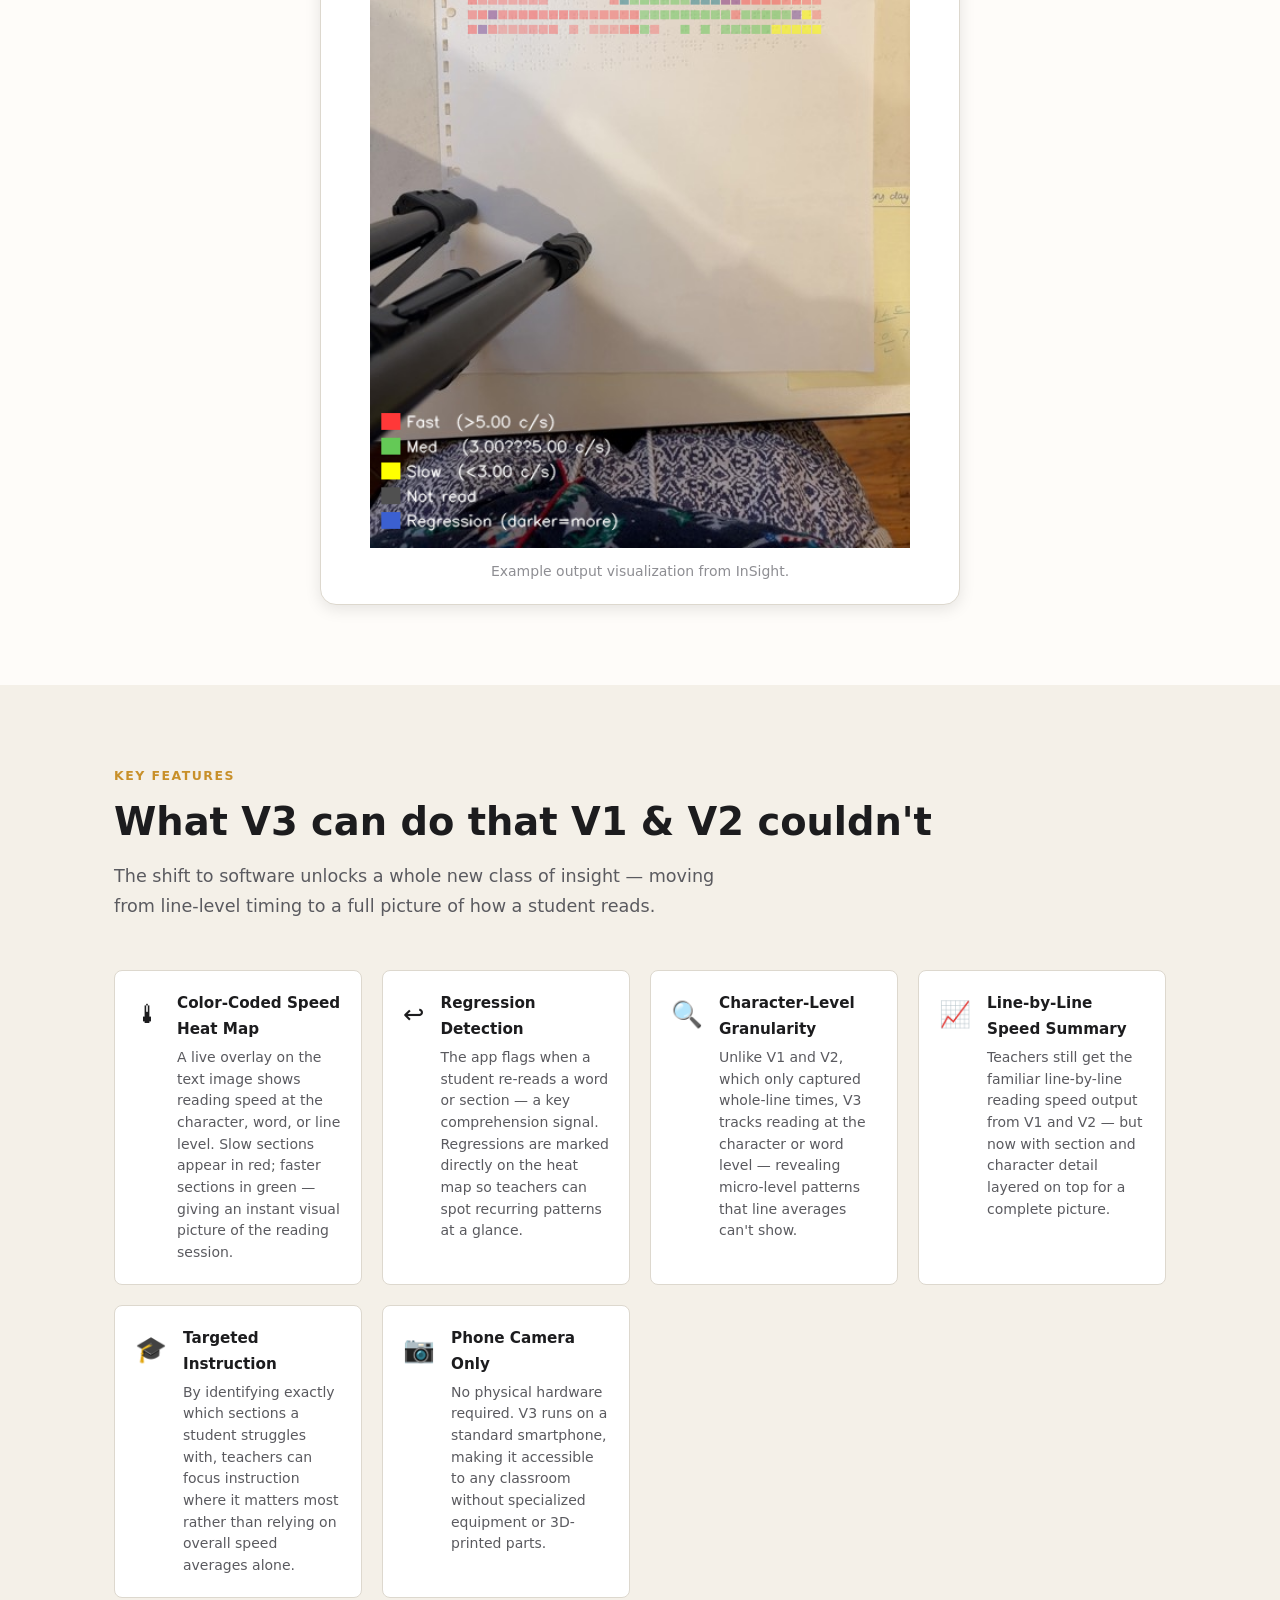
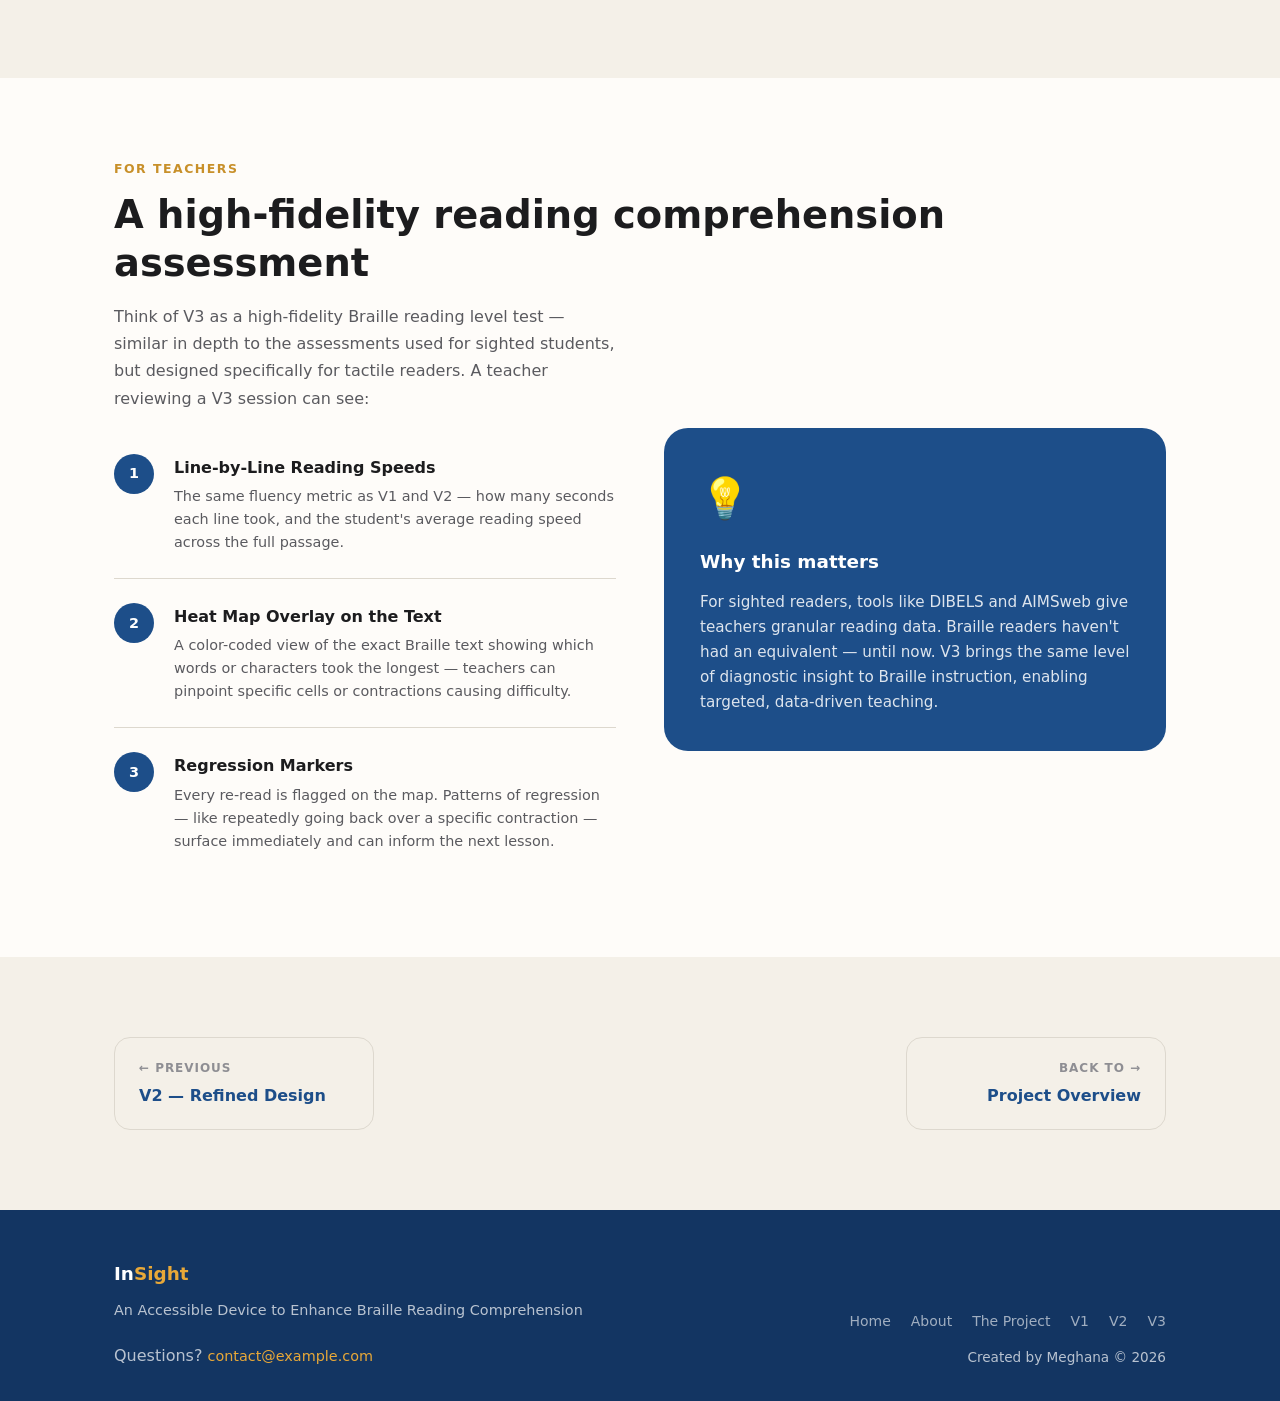
==== commit 863911f1: "updated website with heatmap and new demo" ====
--- a/v3.html
+++ b/v3.html
@@ -96,18 +96,35 @@
         </div>
 
         <div class="reveal">
-          <div class="video-wrapper">
-            <video controls>
-              <source src="assets/App_Demo.MP4" type="video/mp4" />
-              Your browser does not support embedded video.
-              <a href="assets/App_Demo.MP4">Download the demo video</a>
-            </video>
-          </div>
+          <a class="demo-link" href="https://drive.google.com/file/d/1QNcbxLXdFviBx31cNE5_D78pZ7jY9Tgc/view?usp=drive_link" target="_blank" rel="noopener noreferrer" aria-label="Watch the InSight app demonstration on Google Drive (opens in a new tab)">
+            <span class="demo-link__play" aria-hidden="true">&#9654;</span>
+            <span class="demo-link__text">
+              <strong>Watch the InSight demo</strong>
+              <span>Opens in Google Drive</span>
+            </span>
+            <span class="demo-link__external" aria-hidden="true">&#8599;</span>
+          </a>
           <p style="font-size:0.825rem; color:var(--color-text-muted); margin-top:10px; text-align:center;">
             App demonstration video
           </p>
         </div>
       </div>
+    </div>
+  </section>
+
+  <!-- ── Visualizations ──────────────────────────────── -->
+  <section class="section anchor" id="visualizations">
+    <div class="container">
+      <p class="section-label">Visualizations</p>
+      <h2 class="section-title">A closer look at the reading heat map</h2>
+      <p class="section-subtitle">
+        Color-coded feedback highlights changes in reading speed across the text,
+        helping teachers see where a student may benefit from support.
+      </p>
+      <figure class="visualization-card reveal">
+        <img src="assets/InSight_OutputVisualization.PNG" alt="Example InSight reading output with a color-coded speed heat map" />
+        <figcaption>Example output visualization from InSight.</figcaption>
+      </figure>
     </div>
   </section>
 
--- a/styles.css
+++ b/styles.css
@@ -755,6 +755,15 @@
   z-index: 200;
 }
 
+.nav-dropdown__menu::before {
+  content: "";
+  position: absolute;
+  bottom: 100%;
+  left: 0;
+  right: 0;
+  height: 8px;
+}
+
 .nav-dropdown:hover .nav-dropdown__menu,
 .nav-dropdown.open .nav-dropdown__menu {
   display: block;
@@ -965,6 +974,89 @@
 .video-wrapper video {
   width: 100%;
   display: block;
+}
+
+.demo-link {
+  display: flex;
+  align-items: center;
+  gap: 16px;
+  width: 100%;
+  padding: 24px;
+  border: 1px solid var(--color-border);
+  border-radius: var(--radius-lg);
+  background: var(--color-white);
+  box-shadow: var(--shadow-md);
+  color: var(--color-text);
+  transition: transform var(--transition), box-shadow var(--transition);
+}
+
+.demo-link:hover {
+  transform: translateY(-2px);
+  box-shadow: var(--shadow-lg);
+  text-decoration: none;
+}
+
+.demo-link__play {
+  display: grid;
+  place-items: center;
+  flex: 0 0 52px;
+  height: 52px;
+  border-radius: 50%;
+  background: var(--color-primary);
+  color: var(--color-white);
+}
+
+.demo-link__text {
+  display: flex;
+  flex-direction: column;
+  line-height: 1.4;
+}
+
+.demo-link__text strong {
+  color: var(--color-primary);
+}
+
+.demo-link__text span {
+  color: var(--color-text-muted);
+  font-size: 0.875rem;
+}
+
+.demo-link__external {
+  margin-left: auto;
+  color: var(--color-primary);
+  font-size: 1.25rem;
+}
+
+.visualization-card {
+  max-width: 640px;
+  margin: 0 auto;
+  padding: 20px;
+  border: 1px solid var(--color-border);
+  border-radius: var(--radius-lg);
+  background: var(--color-white);
+  box-shadow: var(--shadow-md);
+}
+
+.visualization-card img {
+  width: 100%;
+  max-height: 720px;
+  object-fit: contain;
+  border-radius: var(--radius-md);
+}
+
+.visualization-card figcaption {
+  margin-top: 12px;
+  color: var(--color-text-muted);
+  font-size: 0.875rem;
+  text-align: center;
+}
+
+.creator-photo {
+  width: 100%;
+  height: 360px;
+  object-fit: cover;
+  border-radius: var(--radius-lg);
+  box-shadow: var(--shadow-md);
 }
 
 /* ── PDF embed ──────────────────────────────────────────── */
